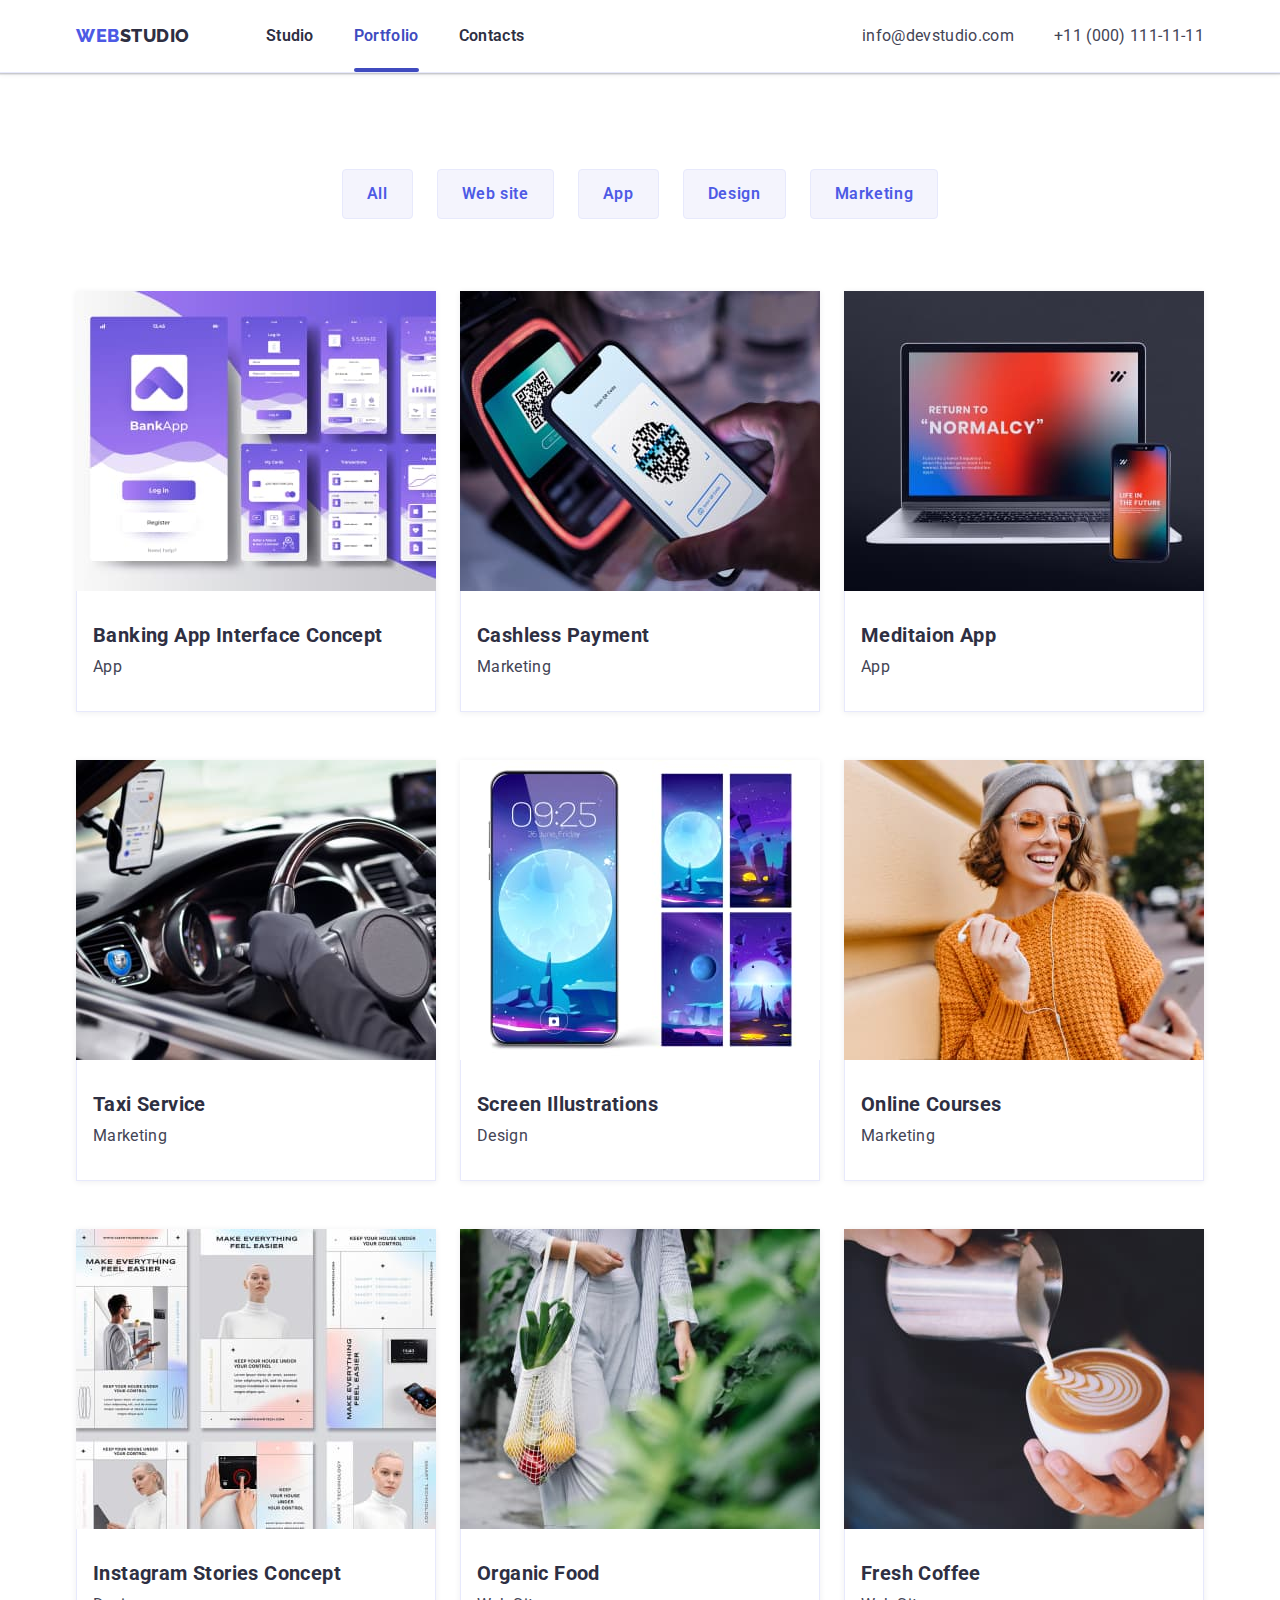
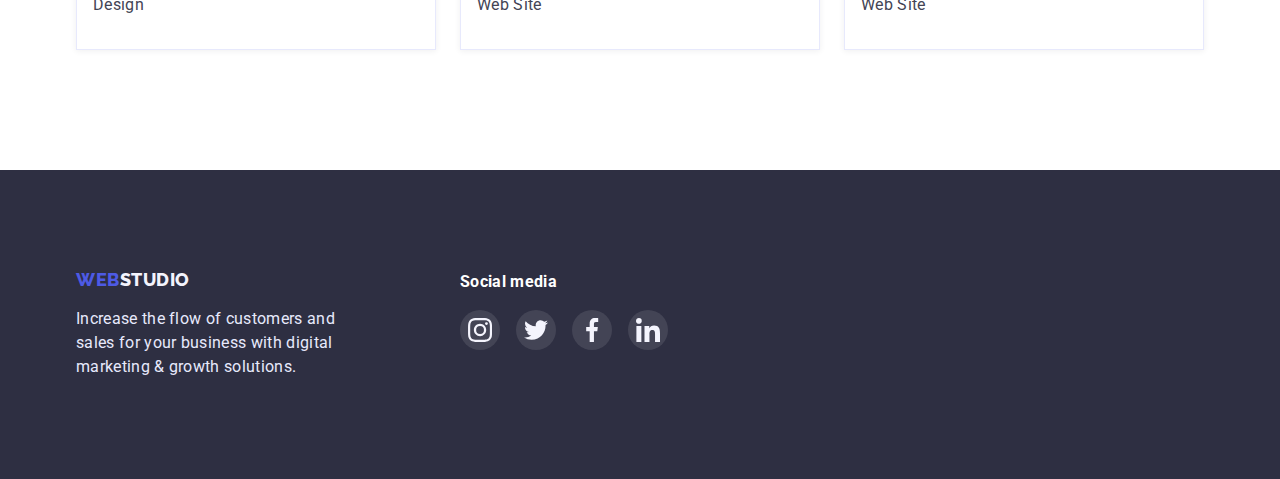
==== portfolio.html @ a098344a "goit-markup-hw-06" ====
<!DOCTYPE html>
<html lang="en">
  <head>
    <meta charset="UTF-8" />
    <meta http-equiv="X-UA-Compatible" content="IE=edge" />
    <meta name="viewport" content="width=device-width, initial-scale=1.0" />
    <title>WebStudio</title>
    <link rel="preconnect" href="https://fonts.googleapis.com" />
    <link rel="preconnect" href="https://fonts.gstatic.com" crossorigin />
    <link
      href="https://fonts.googleapis.com/css2?family=Raleway:wght@800&family=Roboto:wght@400;500;700;900&display=swap"
      rel="stylesheet"
    />
    <link
      rel="stylesheet"
      href="https://cdnjs.cloudflare.com/ajax/libs/modern-normalize/1.0.0/modern-normalize.min.css"
    />
    <link rel="stylesheet" href="./css/styles.css" />
  </head>
  <body>
    <header class="beginning">
      <div class="container">
        <nav class="navigation">
          <a class="logo link" href="./index.html"
            ><span class="box-logo">web</span>studio</a
          >
          <ul class="header list">
            <li class="header-item">
              <a class="header-link link" href="./index.html">Studio</a>
            </li>
            <li class="header-item">
              <a class="header-link link current" href="./portfolio.html"
                >Portfolio</a
              >
            </li>
            <li class="header-item">
              <a class="header-link link" href="">Contacts</a>
            </li>
          </ul>
        </nav>
        <ul class="contact list">
          <li class="contact-item">
            <a class="contact-link link" href="maito:info@devstudio.com"
              >info@devstudio.com</a
            >
          </li>
          <li class="contact-item">
            <a class="contact-link link" href="tel:+110001111111"
              >+11 (000) 111-11-11</a
            >
          </li>
        </ul>
      </div>
    </header>
    <main>
      <section class="portfolio">
        <div class="container">
          <h1 class="visually-hidden">Portfolio</h1>
          <ul class="portfolio-list list">
            <li class="portfolio-item">
              <button class="portfolio-btn btn" type="button">All</button>
            </li>
            <li class="portfolio-item">
              <button class="portfolio-btn" type="button">Web site</button>
            </li>
            <li class="portfolio-item">
              <button class="portfolio-btn" type="button">App</button>
            </li>
            <li class="portfolio-item">
              <button class="portfolio-btn" type="button">Design</button>
            </li>
            <li class="portfolio-item">
              <button class="portfolio-btn" type="button">Marketing</button>
            </li>
          </ul>
          <ul class="about-list list">
            <li class="about-item">
              <a href="#" class="about-icon link"
                ><div class="about-icon-wrap">
                  <img
                    src="./images/bankapp.jpg"
                    alt="banking app design"
                    width="360"
                    height="300"
                  />
                  <p class="about-wrap">
                    14 Stylish and User-Friendly App Design Concepts · Task
                    Manager App · Calorie Tracker App · Exotic Fruit Ecommerce
                    App · Cloud Storage App
                  </p>
                </div>
                <div class="word">
                  <h2 class="about-pre-text">Banking App Interface Concept</h2>
                  <p class="about-text">App</p>
                </div>
              </a>
            </li>
            <li class="about-item">
              <a href="#" class="about-icon link">
                <div class="about-icon-wrap">
                  <img
                    src="./images/phone.jpg"
                    alt="scanning a QR code"
                    width="360"
                    height="300"
                  />
                  <p class="about-wrap">
                    14 Stylish and User-Friendly App Design Concepts · Task
                    Manager App · Calorie Tracker App · Exotic Fruit Ecommerce
                    App · Cloud Storage App
                  </p>
                </div>
                <div class="word">
                  <h2 class="about-pre-text">Cashless Payment</h2>
                  <p class="about-text">Marketing</p>
                </div>
              </a>
            </li>
            <li class="about-item">
              <a href="#" class="about-icon link">
                <div class="about-icon-wrap">
                  <img
                    src="./images/gadgets.jpg"
                    alt="website open on laptop and phone"
                    width="360"
                    height="300"
                  />
                  <p class="about-wrap">
                    14 Stylish and User-Friendly App Design Concepts · Task
                    Manager App · Calorie Tracker App · Exotic Fruit Ecommerce
                    App · Cloud Storage App
                  </p>
                </div>
                <div class="word">
                  <h2 class="about-pre-text">Meditaion App</h2>
                  <p class="about-text">App</p>
                </div>
              </a>
            </li>
            <li class="about-item link">
              <a href="#" class="about-icon link"
                ><div class="about-icon-wrap">
                  <img
                    src="./images/machine.jpg"
                    alt="driver's seat in the car"
                    width="360"
                    height="300"
                  />
                  <p class="about-wrap">
                    14 Stylish and User-Friendly App Design Concepts · Task
                    Manager App · Calorie Tracker App · Exotic Fruit Ecommerce
                    App · Cloud Storage App
                  </p>
                </div>
                <div class="word">
                  <h2 class="about-pre-text">Taxi Service</h2>
                  <p class="about-text">Marketing</p>
                </div>
              </a>
            </li>
            <li class="about-item">
              <a href="#" class="about-icon link"
                ><div class="about-icon-wrap">
                  <img
                    src="./images/wallpaper.jpg"
                    alt="phone wallpaper"
                    width="360"
                    height="300"
                  />
                  <p class="about-wrap">
                    14 Stylish and User-Friendly App Design Concepts · Task
                    Manager App · Calorie Tracker App · Exotic Fruit Ecommerce
                    App · Cloud Storage App
                  </p>
                </div>
                <div class="word">
                  <h2 class="about-pre-text">Screen Illustrations</h2>
                  <p class="about-text">Design</p>
                </div>
              </a>
            </li>
            <li class="about-item">
              <a href="#" class="about-icon link"
                ><div class="about-icon-wrap">
                  <img
                    src="./images/girl.jpg"
                    alt="happy girl in headphones"
                    width="360"
                    height="300"
                  />
                  <p class="about-wrap">
                    14 Stylish and User-Friendly App Design Concepts · Task
                    Manager App · Calorie Tracker App · Exotic Fruit Ecommerce
                    App · Cloud Storage App
                  </p>
                </div>
                <div class="word">
                  <h2 class="about-pre-text">Online Courses</h2>
                  <p class="about-text">Marketing</p>
                </div>
              </a>
            </li>
            <li class="about-item">
              <a href="#" class="about-icon link"
                ><div class="about-icon-wrap">
                  <img
                    src="./images/maket.jpg"
                    alt="instagram ad layout"
                    width="360"
                    height="300"
                  />
                  <p class="about-wrap link">
                    14 Stylish and User-Friendly App Design Concepts · Task
                    Manager App · Calorie Tracker App · Exotic Fruit Ecommerce
                    App · Cloud Storage App
                  </p>
                </div>
                <div class="word">
                  <h2 class="about-pre-text">Instagram Stories Concept</h2>
                  <p class="about-text">Design</p>
                </div>
              </a>
            </li>
            <li class="about-item">
              <a href="#" class="about-icon link"
                ><div class="about-icon-wrap">
                  <img
                    src="./images/avoska.jpg"
                    alt="grocery bag"
                    width="360"
                    height="300"
                  />
                  <p class="about-wrap link">
                    14 Stylish and User-Friendly App Design Concepts · Task
                    Manager App · Calorie Tracker App · Exotic Fruit Ecommerce
                    App · Cloud Storage App
                  </p>
                </div>
                <div class="word">
                  <h2 class="about-pre-text">Organic Food</h2>
                  <p class="about-text">Web Site</p>
                </div>
              </a>
            </li>
            <li class="about-item">
              <a href="#" class="about-icon link"
                ><div class="about-icon-wrap">
                  <img
                    src="./images/coffe.jpg"
                    alt="making coffee with milk"
                    width="360"
                    height="300"
                  />
                  <p class="about-wrap link">
                    14 Stylish and User-Friendly App Design Concepts · Task
                    Manager App · Calorie Tracker App · Exotic Fruit Ecommerce
                    App · Cloud Storage App
                  </p>
                </div>
                <div class="word">
                  <h2 class="about-pre-text">Fresh Coffee</h2>
                  <p class="about-text">Web Site</p>
                </div>
              </a>
            </li>
          </ul>
        </div>
      </section>
    </main>
    <footer class="ending">
      <div class="container">
        <div class="footer-text">
          <a class="log link" href="./index.html">
            <span class="box-log">web</span>studio</a
          >
          <p class="text">
            Increase the flow of customers and sales for your business with
            digital marketing & growth solutions.
          </p>
        </div>
        <div class="footer-social">
          <h2 class="social-text">Social media</h2>
          <ul class="social-media-list list">
            <li class="social-media-item">
              <a href="#" class="social-media-link link">
                <svg width="24" height="24">
                  <use href="./images/symbol-defs.svg#icon-instagram"></use>
                </svg>
              </a>
            </li>
            <li class="social-media-item">
              <a href="#" class="social-media-link link">
                <svg width="24" height="24">
                  <use href="./images/symbol-defs.svg#icon-twitter"></use>
                </svg>
              </a>
            </li>
            <li class="social-media-item">
              <a href="#" class="social-media-link link">
                <svg width="24" height="24">
                  <use href="./images/symbol-defs.svg#icon-facebook"></use>
                </svg>
              </a>
            </li>
            <li class="social-media-item">
              <a href="#" class="social-media-link link">
                <svg width="24" height="24">
                  <use href="./images/symbol-defs.svg#icon-linkedin"></use>
                </svg>
              </a>
            </li>
          </ul>
        </div>
      </div>
    </footer>
  </body>
</html>
---- css/styles.css ----
p,
h1,
h2,
h3 {
  margin: 0;
}

ul {
  margin: 0;
  padding-left: 0;
}

img {
  display: block;
}

:root {
  --brand-color: #2e2f42;
  --text-color: #ffffff;
  --caption-color: #434455;
  --font-size: 16px;
  --text: "Raleway", sans-serif;
  --size-text: 800;
  --transition: 250ms cubic-bezier(0.4, 0, 0.2, 1);
}

body {
  font-family: "Roboto", sans-serif;
  background: #ffffff;
  color: #2e2f42;
}

.container {
  width: 1158px;
  padding-left: 15px;
  padding-right: 15px;
  margin: 0 auto;
  /* outline: 2px solid tomato; */
}

.visually-hidden {
  position: absolute;
  width: 1px;
  height: 1px;
  margin: -1px;
  border: 0;
  padding: 0;
  white-space: nowrap;
  clip-path: inset(100%);
  clip: rect(0 0 0 0);
  overflow: hidden;
}

.link {
  text-decoration: none;
}

.list {
  list-style: none;
}

/* -----------header--------- */

.beginning {
  /* background: #ffffff; */
  padding-top: 24px;
  padding-bottom: 24px;
  border-bottom: 1px solid #e7e9fc;
  box-shadow: 0px 2px 1px rgba(46, 47, 66, 0.08),
    0px 1px 1px rgba(46, 47, 66, 0.16), 0px 1px 6px rgba(46, 47, 66, 0.08);
}

.navigation {
  display: flex;
  align-items: center;
}

.beginning > .container {
  display: flex;
  align-items: center;
}

.logo {
  font-family: var(--text);
  font-weight: var(--size-text);
  font-size: 18px;
  line-height: 1.33;
  letter-spacing: 0.03em;
  text-transform: uppercase;
  color: var(--brand-color);
  margin-right: 76px;
}

.box-logo {
  font-family: var(--text);
  font-weight: var(--size-text);
  font-size: 18px;
  line-height: 1.33;
  letter-spacing: 0.03em;
  text-transform: uppercase;
  color: #4d5ae5;
}

.header {
  display: flex;
  gap: 40px;
}
.header-link {
  font-weight: 600;
  font-size: var(--font-size);
  line-height: 1.5;
  letter-spacing: 0.02em;
  color: #2e2f42;
  transition-property: color;
  transition-duration: 250ms;
  transition-timing-function: cubic-bezier(0.4, 0, 0.2, 1);
}
.header-item {
  position: relative;
}
.header-link.current {
  color: #404bbf;
}
.header-link.current::after {
  content: "";
  position: absolute;
  left: 0;
  bottom: -100%;
  width: 100%;
  height: 4px;
  border-radius: 2px;
  display: block;
  background-color: #404bbf;
}
.header-link:hover,
.header-link:focus {
  color: #404bbf;
}
.contact {
  display: flex;
  margin-left: auto;
}
.contact-link {
  font-size: var(--font-size);
  line-height: 1.5;
  letter-spacing: 0.02em;
  color: var(--caption-color);
  /* transition-property: color;
  transition-duration: 250ms;
  transition-timing-function: cubic-bezier(0.4, 0, 0.2, 1); */
  transition: color var(--transition);
}
.contact-link:hover,
.contact-link:focus {
  color: #404bbf;
}
.contact-item:not(:last-child) {
  margin-right: 40px;
}

/* ----------hero------------- */
.hero {
  background-color: var(--brand-color);
  padding-top: 188px;
  padding-bottom: 204px;
  background-image: linear-gradient(
      rgba(46, 47, 66, 0.7),
      rgba(46, 47, 66, 0.7)
    ),
    url(../images/hero.png);
  background-repeat: no-repeat;
  background-position: center;
  background-size: cover;
  max-width: 1440px;
  margin: 0 auto;
}

.hero-title {
  font-size: 56px;
  line-height: 1.07;
  text-align: center;
  color: var(--text-color);
  letter-spacing: 0.02em;
  margin-bottom: 48px;
  max-width: 496px;
  margin-right: auto;
  margin-left: auto;
}

.hero > .container {
  text-align: center;
}

.heto-btn {
  font-family: inherit;
  font-weight: 600;
  font-size: var(--font-size);
  line-height: 1.18;
  cursor: pointer;
  min-width: 169px;
  min-height: 56px;
  background: #4d5ae5;
  color: var(--text-color);
  border-radius: 4px;
  border: 1px solid #4d5ae5;
  padding: 16px 32px;
  box-shadow: 0px 4px 4px rgba(0, 0, 0, 0.15);
  transition: background var(--transition), border var(--transition),
    box-shadow var(--transition);
}

.heto-btn:hover,
.heto-btn:focus {
  background: #404bbf;
  border: 1px solid #404bbf;
  box-shadow: 0px 4px 4px rgba(0, 0, 0, 0.15);
}

/* -------------benefits------------- */
.benefits {
  padding-top: 120px;
  padding-bottom: 120px;
}
.feature-link {
  width: 264px;
  height: 112px;
  background: #f4f4fd;
  border-radius: 4px;
  display: flex;
  justify-content: center;
  align-items: center;
  margin-bottom: 8px;
}
.benefits-list {
  display: flex;
  gap: 24px;
}
.benefits-item {
  width: calc((100% - 72px) / 4);
}
.benefits-pre-text {
  font-size: 20px;
  line-height: 1.2;
  letter-spacing: 0.02em;
  margin-bottom: 8px;
}
.benefits-text {
  font-size: 16px;
  line-height: 1.5;
  letter-spacing: 0.02em;
  color: var(--caption-color);
}

/* ----------item------ */
.item {
  padding-bottom: 120px;
}

.item-text {
  font-size: 36px;
  line-height: 1.11;
  text-align: center;
  letter-spacing: 0.02em;
  margin-bottom: 72px;
}

.item-list {
  display: flex;
  gap: 24px;
}

.item-pic {
  width: calc((100% - 48px) / 3);
  border: 1px solid #e7e9fc;
}

/* ------------command--------- */
.command {
  background: #f4f4fd;
  padding-top: 120px;
  padding-bottom: 120px;
}

.command-caption {
  font-size: 36px;
  line-height: 1.11;
  text-align: center;
  letter-spacing: 0.02em;
  margin-bottom: 72px;
}

.comand-list {
  display: flex;
  gap: 24px;
}

.comand-item {
  width: calc((100%-72px) / 4);
  box-shadow: 0px 1px 6px rgba(46, 47, 66, 0.08),
    0px 1px 1px rgba(46, 47, 66, 0.16), 0px 2px 1px rgba(46, 47, 66, 0.08);
}

.command-pre-text {
  font-size: 20px;
  line-height: 1.2;
  text-align: center;
  letter-spacing: 0.02em;
}

.command-text {
  font-size: var(--font-size);
  line-height: 1.5;
  text-align: center;
  letter-spacing: 0.02em;
  color: var(--caption-color);
}

.text-list {
  border-radius: 0px 0px 4px 4px;
  background-color: #fff;
  width: 264px;
  padding: 32px 16px;
}
.command-icon {
  display: flex;
  gap: 24px;
  margin-top: 8px;
}
.command-icon-item {
  width: 40px;
  height: 40px;
}
.command-icon-link {
  width: 100%;
  height: 100%;
  display: flex;
  justify-content: center;
  align-items: center;
  background: #4d5ae5;
  border-radius: 50%;
  fill: #f4f4fd;
  transition: background var(--transition);
}
.command-icon-link:hover,
.command-icon-link:focus {
  background: #404bbf;
}
/* ----------customers------------- */
.section-container {
  padding-top: 130px;
  padding-bottom: 120px;
}
.customers {
  font-size: 36px;
  line-height: 1.11;
  text-align: center;
  letter-spacing: 0.02em;
  text-transform: capitalize;
  color: #2e2f42;
  margin-bottom: 72px;
}
.customers-list {
  display: flex;
  gap: 24px;
}
.customers-item {
  width: calc((100% - 120px) / 6);
  height: 88px;
}
.customers-link {
  width: 100%;
  height: 100%;
  display: flex;
  justify-content: center;
  align-items: center;
  border: 1px solid #8e8f99;
  fill: #8e8f99;
  border-radius: 4px;
  transition: border-color var(--transition), fill var(--transition);
}
.customers-link:hover,
.customers-link:focus {
  border-color: #404bbf;
}
.customers-link:hover,
.customers-link:focus .customers-icon {
  fill: #404bbf;
}

/* ---------footer ----------*/
.ending > .container {
  display: flex;
  gap: 120px;
}

/* .footer-social {
 max-width: 208px;
} */
.ending {
  background: #2e2f42;
  padding-top: 100px;
  padding-bottom: 100px;
}
.log {
  font-family: var(--text);
  font-weight: var(--size-text);
  font-size: 18px;
  line-height: 1.16;
  letter-spacing: 0.03em;
  text-transform: uppercase;
  color: #f4f4fd;
}

.box-log {
  font-family: var(--text);
  font-weight: var(--size-text);
  font-size: 18px;
  line-height: 1.16;
  letter-spacing: 0.03em;
  text-transform: uppercase;
  color: #4d5ae5;
}

.text {
  font-size: var(--font-size);
  line-height: 1.5;
  letter-spacing: 0.02em;
  color: #e7e9fc;
  margin-top: 16px;
  max-width: 264px;
}

.social-media-list {
  display: flex;
  gap: 16px;
  margin-top: 16px;
}
.social-media-item {
  width: 40px;
  height: 40px;
}
.social-media-link {
  width: 100%;
  height: 100%;
  display: flex;
  align-items: center;
  justify-content: center;
  border-radius: 50%;
  background-color: rgba(255, 255, 255, 0.1);
  fill: #f4f4fd;
  transition: background-color var(--transition);
}
.social-media-link:hover,
.social-media-link:focus {
  background-color: #31d0aa;
}
.social-text {
  font-size: 16px;
  line-height: 1.5;
  letter-spacing: 0.02em;
  color: #ffffff;
}
.subscribe-wrap {
  display: flex;
  justify-content: center;
  gap: 24px;
}
.subscribe-text {
  font-family: "Roboto", sans-serif;
  font-style: normal;
  font-weight: 500;
  font-size: 16px;
  line-height: 1.5;
  letter-spacing: 0.02em;
  color: #ffffff;
  margin-bottom: 16px;
}
.subscribe-input {
  width: 264px;
  height: 40px;
  border: 1px solid rgba(255, 255, 255, 0.3);
  background-color: transparent;
  outline: none;
  border-radius: 4px;
  padding-top: 8px;
  padding-bottom: 8px;
  padding-left: 16px;
  color: #ffffff99;
}
.subscribe-input::placeholder {
  font-family: "Roboto", sans-serif;
  font-weight: 400;
  font-size: 12px;
  line-height: 2;
  letter-spacing: 0.04em;
  color: rgba(255, 255, 255, 0.6);
}

.subscribe-btn {
  padding: 8px 64px 8px 24px;
  font-family: "Roboto", sans-serif;
  font-style: normal;
  font-weight: 500;
  font-size: 16px;
  line-height: 1.5;
  letter-spacing: 0.04em;
  color: #ffffff;
  background: #4d5ae5;
  border: 1px solid #4d5ae5;
  border-radius: 4px;
  cursor: pointer;
}
.subscribe-btn-icon {
  position: relative;
}
.subscribe-btn::after {
  content: "";
  width: 24px;
  height: 20px;
  background-image: url(../images/btn-email.svg);
  position: absolute;
  top: 50%;
  right: 24px;
  transform: translateY(-50%);
}
/* --------portfolio------- */
.portfolio {
  padding-top: 96px;
  padding-bottom: 120px;
}

.portfolio-list {
  margin-bottom: 72px;
  display: flex;
  justify-content: center;
  gap: 24px;
}
.portfolio-btn {
  font-family: inherit;
  font-weight: 600;
  font-size: var(--font-size);
  line-height: 1.5;
  text-align: center;
  letter-spacing: 0.04em;
  background: #f4f4fd;
  color: #4d5ae5;
  cursor: pointer;
  min-height: 48px;
  border: 1px solid #e7e9fc;
  border-radius: 4px;
  padding: 12px 24px;
  transition: background var(--transition), color var(--transition),
    border var(--transition), box-shadow var(--transition);
}

.portfolio-btn:hover,
.portfolio-btn:focus {
  background: #404bbf;
  color: #ffffff;
  border: 1px solid #404bbf;
  box-shadow: 0px 3px 1px rgba(0, 0, 0, 0.1), 0px 2px 1px rgba(0, 0, 0, 0.08),
    0px 2px 2px rgba(0, 0, 0, 0.12);
}
/* --------about------ */
.about-list {
  display: flex;
  flex-wrap: wrap;
  row-gap: 48px;
  column-gap: 24px;
}

.about-item {
  background: #ffffff;
  width: calc((100% - 48px) / 3);
  box-shadow: 0px 1px 6px rgba(46, 47, 66, 0.08);
  transition: box-shadow var(--transition);
}

.about-item:hover,
.about-item:focus {
  box-shadow: 0px 1px 6px rgba(46, 47, 66, 0.08),
    0px 1px 1px rgba(46, 47, 66, 0.16), 0px 2px 1px rgba(46, 47, 66, 0.08);
  /* cursor: pointer; */
}
.about-pre-text {
  color: #2e2f42;
  font-size: 20px;
  line-height: 1.2;
  letter-spacing: 0.02em;
  margin-bottom: 8px;
}

.about-text {
  font-size: var(--font-size);
  line-height: 1.5;
  letter-spacing: 0.02em;
  color: var(--caption-color);
}
.word {
  border: 1px solid #e7e9fc;
  border-top: none;
  padding: 32px 16px;
}
.about-icon {
  display: block;
}
.about-icon-wrap {
  position: relative;
  overflow: hidden;
}
.about-wrap {
  font-size: 16px;
  line-height: 1.5;
  letter-spacing: 0.02em;
  color: #f4f4fd;
  background: #4d5ae5;
  padding: 40px 32px 164px 32px;

  position: absolute;
  top: 0;
  left: 0;
  width: 100%;
  height: 100%;

  /* opacity: 0; */
  overflow: auto;
  transform: translateY(100%);
  transition: transform var(--transition);
}
.about-icon:hover .about-wrap,
.about-icon:focus .about-wrap {
  /* opacity: 1; */
  transform: translateY(0);
}
/* -----------modal----------- */
.backdrop {
  position: fixed;
  top: 0;
  left: 0;
  width: 100%;
  height: 100%;
  background: rgba(46, 47, 66, 0.4);
  transition: opacity var(--transition), pointer-events var(--transition),
    visibility var(--transition);
}
.backdrop.is-hidden {
  opacity: 0;
  pointer-events: none;
  visibility: hidden;
}
.modal {
  width: 408px;
  min-height: 584px;
  background: #fcfcfc;
  box-shadow: 0px 1px 1px rgba(0, 0, 0, 0.14), 0px 1px 3px rgba(0, 0, 0, 0.12),
    0px 2px 1px rgba(0, 0, 0, 0.2);
  border-radius: 4px;

  position: absolute;
  top: 50%;
  left: 50%;
  transform: translate(-50%, -50%) scale(1);
  transition: transform var(--transition);
  padding: 24px;
}
.backdrop.is-hidden .modal {
  transform: translate(-50%, -50%) scale(1.5);
}
.backdrop-btn {
  background: #e7e9fc;
  border: 1px solid rgba(0, 0, 0, 0.1);
  width: 24px;
  height: 24px;
  display: inline-block;
  box-sizing: border-box;
  border-radius: 50%;
  display: block;
  margin-left: auto;
  transition: background var(--transition), border-radius var(--transition),
    fill var(--transition);
  margin-bottom: 24px;
}
.backdrop-btn:hover,
.backdrop-btn:focus {
  background: #404bbf;
  border-radius: 50%;
  fill: #ffffff;
}
/* --------------modal-------------- */
.modal-text {
  font-family: "Roboto", sans-serif;
  font-weight: 500;
  font-size: 16px;
  line-height: 1.5;
  text-align: center;
  letter-spacing: 0.02em;
  color: #2e2f42;
  margin-bottom: 14px;
}

.modal-field + .modal-field {
  margin-top: 15px;
}
.user-text {
  font-family: "Roboto", sans-serif;
  font-style: normal;
  font-weight: 400;
  font-size: 12px;
  line-height: 1.33;
  letter-spacing: 0.04em;
  color: #8e8f99;
  margin-bottom: 4px;
}
.modal-img {
  position: relative;
}
.modal-input {
  width: 100%;
  height: 40px;
  background-color: transparent;
  outline: none;
  border: 1px solid rgba(33, 33, 33, 0.2);
  border-radius: 4px;
  padding: 11px 38px;
  transition: border var(--transition), border-radius var(--transition),
    fill var(--transition);
}
.modal-input:focus {
  border: 1px solid #4d5ae5;
  border-radius: 4px;
}
.modal-input:focus + .input-img {
  fill: #4d5ae5;
}
.input-img {
  position: absolute;
  left: 19px;
  top: 50%;
  transform: translateY(-50%);
}
.modal-content {
  padding: 8px 16px;
  width: 100%;
  height: 120px;
  border: 1px solid rgba(33, 33, 33, 0.2);
  border-radius: 4px;
  background-color: transparent;
  outline: none;
  resize: none;
}
.modal-content::placeholder {
  color: rgba(117, 117, 117, 0.5);
}
.input-btn {
  min-width: 169px;
  min-height: 56px;
  background: #4d5ae5;
  box-shadow: 0px 4px 4px rgba(0, 0, 0, 0.15);
  border-radius: 4px;
  border: 1px solid #4d5ae5;
  cursor: pointer;

  font-family: "Roboto", sans-serif;
  font-style: normal;
  font-weight: 500;
  font-size: 16px;
  line-height: 1.5;
  letter-spacing: 0.04em;
  color: #ffffff;
}
.input-btn-wrap {
  display: flex;
  align-items: center;
  justify-content: center;
}
.privacy-wrap {
  margin-top: 16px;
  margin-bottom: 24px;
}
.privacy-text {
  font-family: "Roboto", sans-serif;
  font-style: normal;
  font-weight: 400;
  font-size: 12px;
  line-height: 1.33;
  letter-spacing: 0.04em;
  color: #757575;
  display: flex;
  align-items: center;
}
.privacy-text .check-icon {
  width: 16px;
  height: 16px;
  border: 1px solid #2e2f42;
  border-radius: 2px;
  display: flex;
  align-items: center;
  justify-content: center;
  fill: transparent;
  margin-right: 8px;
  transition: background-color var(--transition), border var(--transition),
    fill var(--transition), border-radius var(--transition);
}
.privacy-input:checked + .privacy-text .check-icon {
  background-color: #404bbf;
  border: 1.25px solid #404bbf;
  border-radius: 2px;
  fill: #f4f4fd;
}
.privacy-link {
  color: #4d5ae5;
  display: block;
}
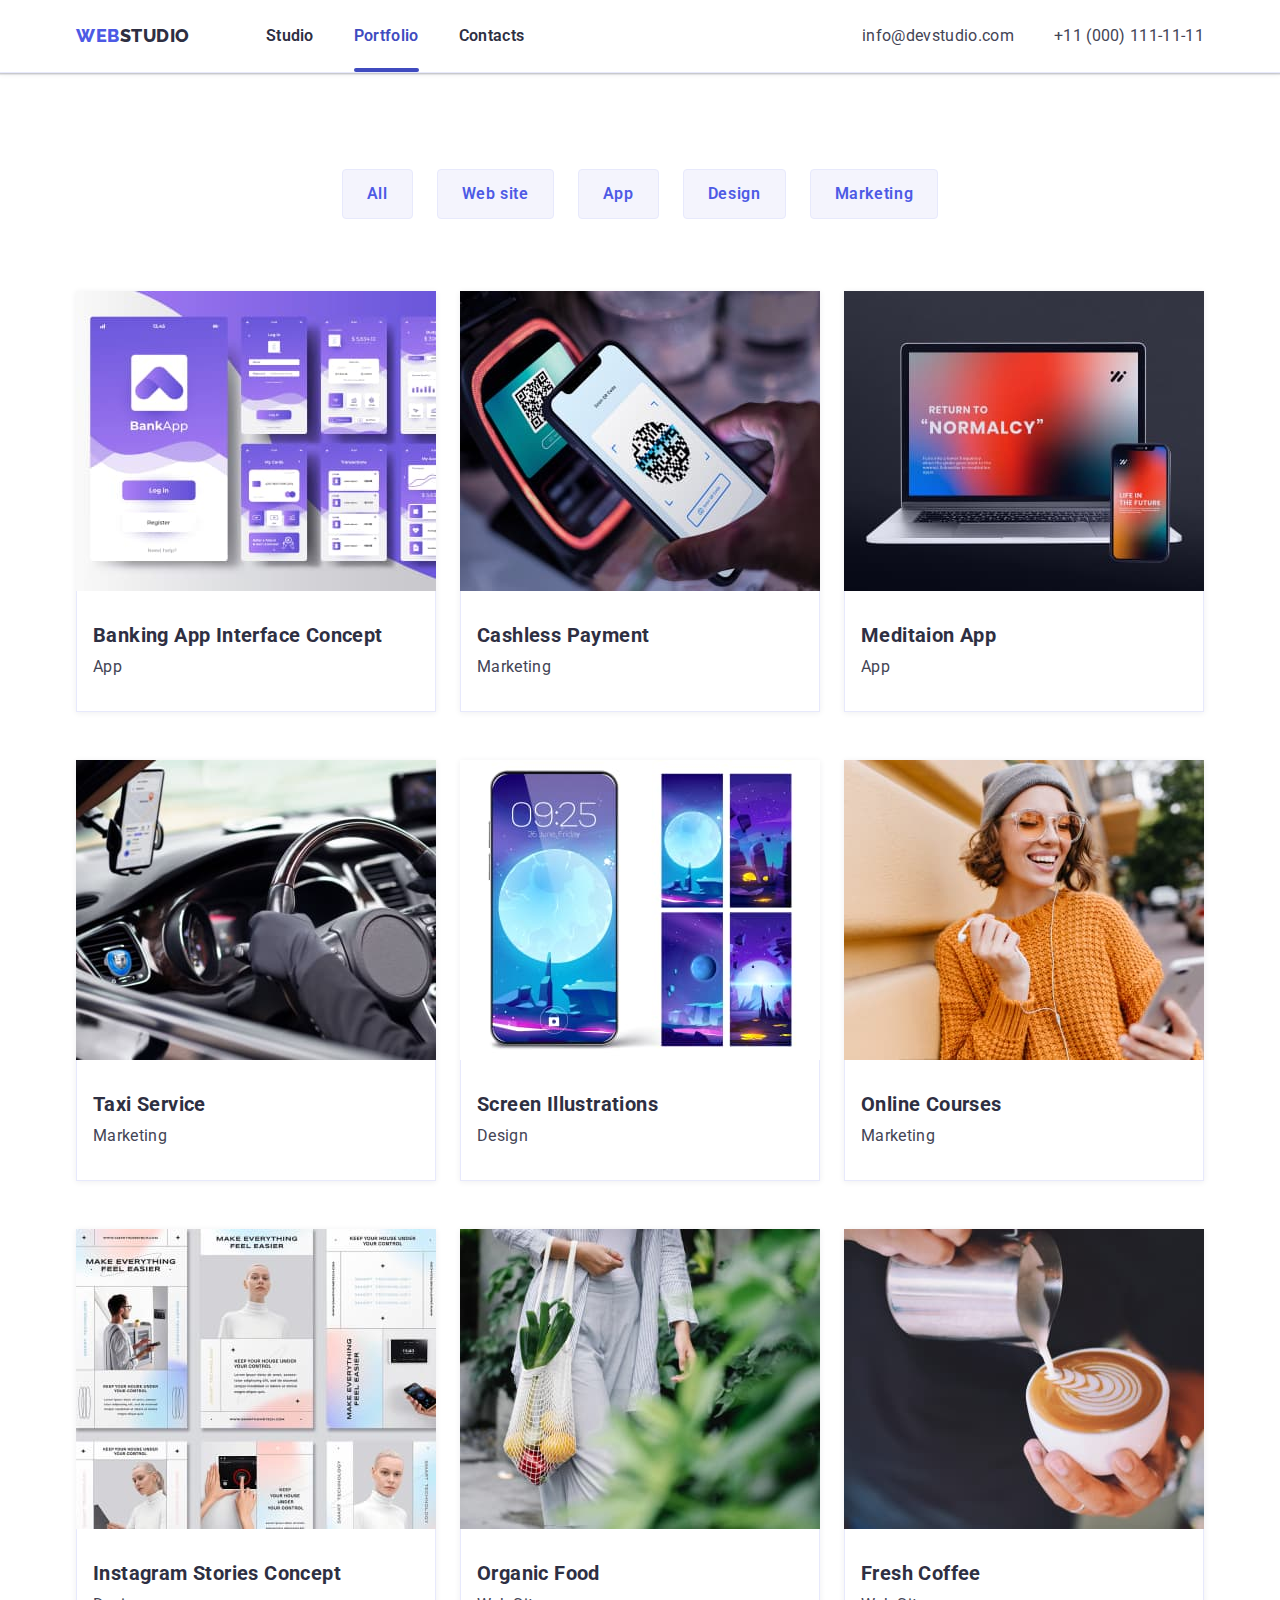
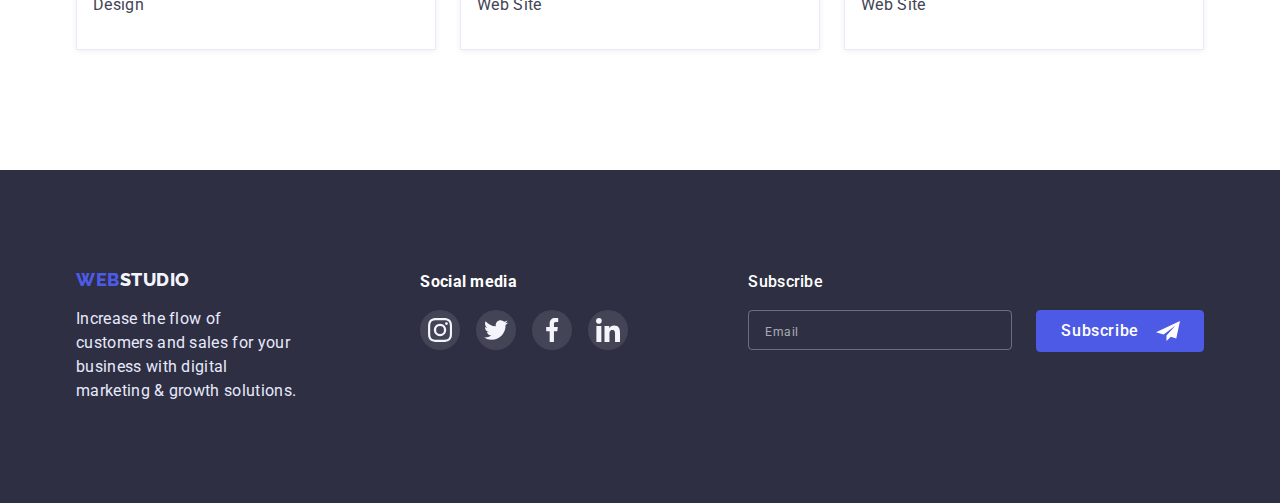
==== commit 865f3073: "доопрацювання" ====
--- a/portfolio.html
+++ b/portfolio.html
@@ -311,6 +311,20 @@
             </li>
           </ul>
         </div>
+        <div class="subscribe-footer">
+          <p class="subscribe-text">Subscribe</p>
+          <div class="subscribe-wrap">
+            <input
+              class="subscribe-input"
+              name="user-email"
+              type="email"
+              placeholder="Email"
+            />
+            <div class="subscribe-btn-icon">
+              <button class="subscribe-btn" type="submit">Subscribe</button>
+            </div>
+          </div>
+        </div>
       </div>
     </footer>
   </body>
--- a/css/styles.css
+++ b/css/styles.css
@@ -474,6 +474,7 @@
   letter-spacing: 0.02em;
   color: #ffffff;
   margin-bottom: 16px;
+  display: block;
 }
 .subscribe-input {
   width: 264px;
@@ -722,8 +723,7 @@
   border: 1px solid rgba(33, 33, 33, 0.2);
   border-radius: 4px;
   padding: 11px 38px;
-  transition: border var(--transition), border-radius var(--transition),
-    fill var(--transition);
+  transition: border var(--transition), border-radius var(--transition);
 }
 .modal-input:focus {
   border: 1px solid #4d5ae5;
@@ -737,6 +737,7 @@
   left: 19px;
   top: 50%;
   transform: translateY(-50%);
+  transition: fill var(--transition);
 }
 .modal-content {
   padding: 8px 16px;
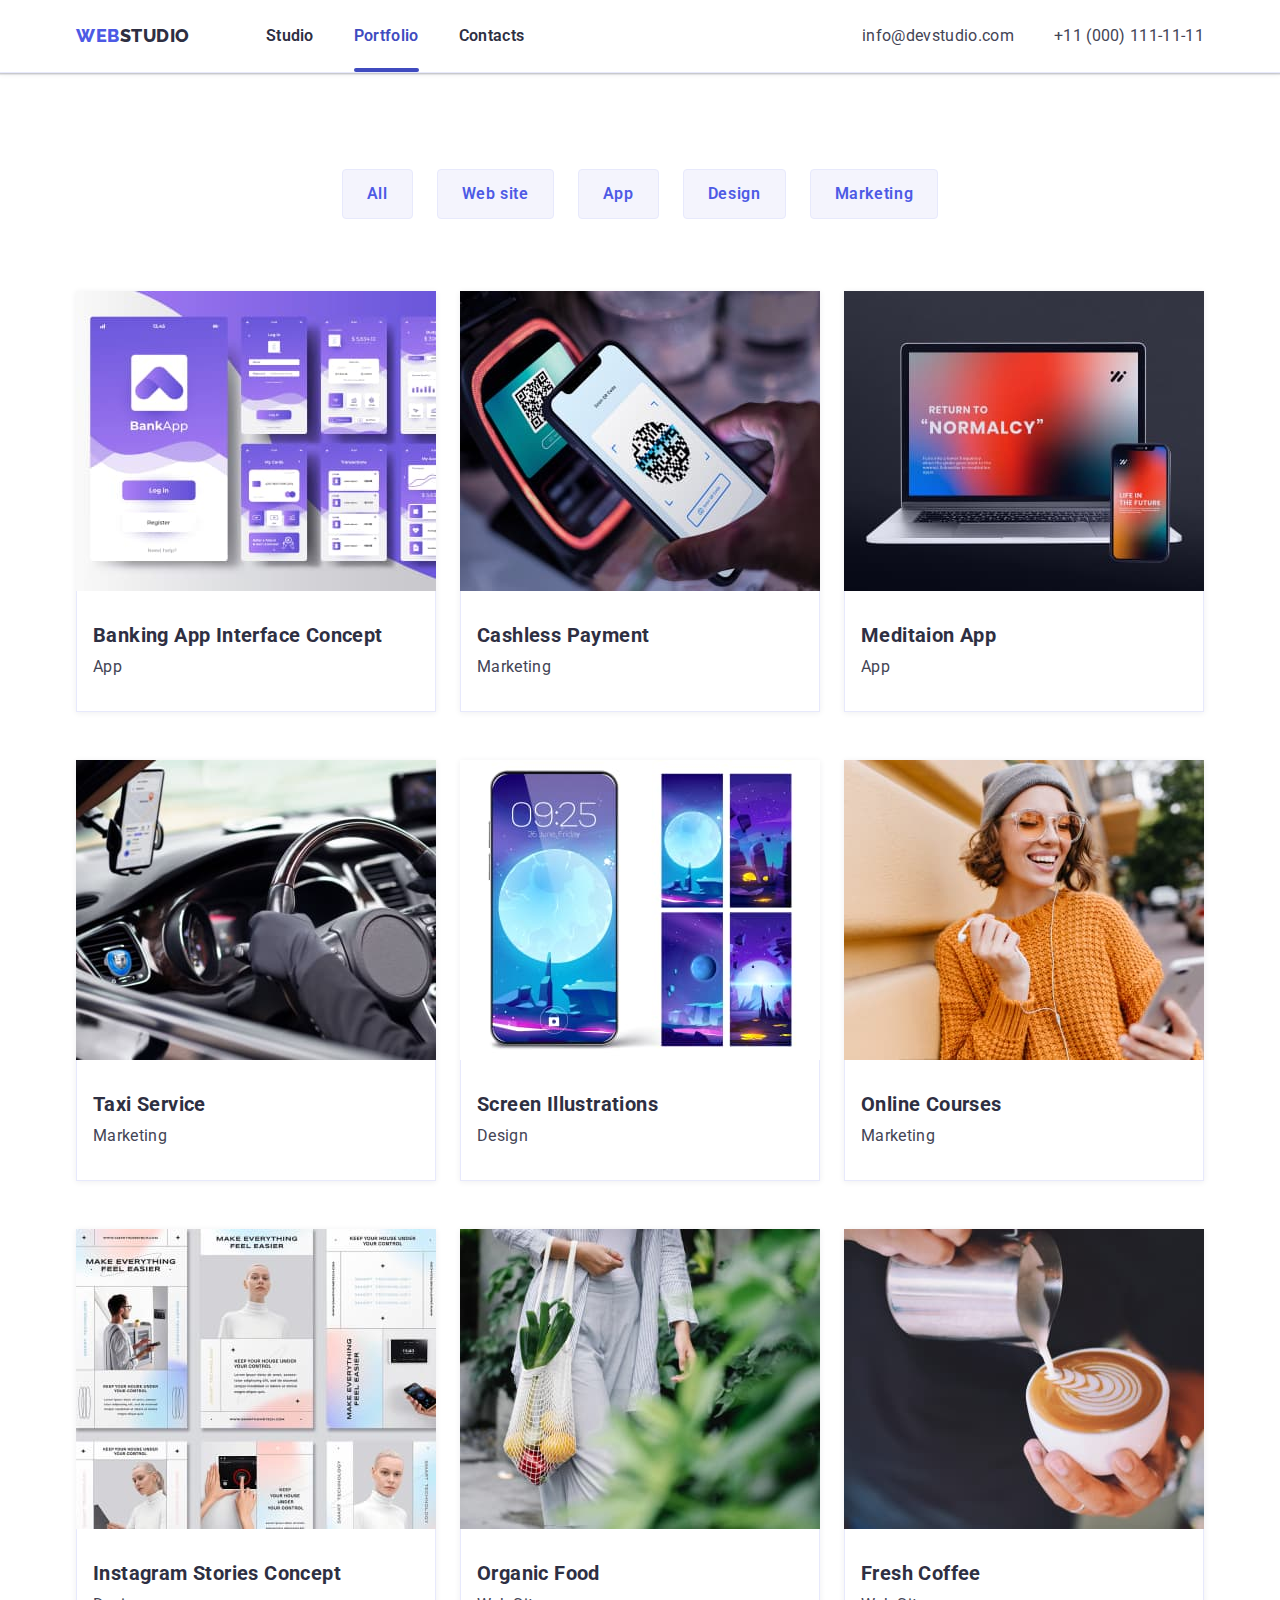
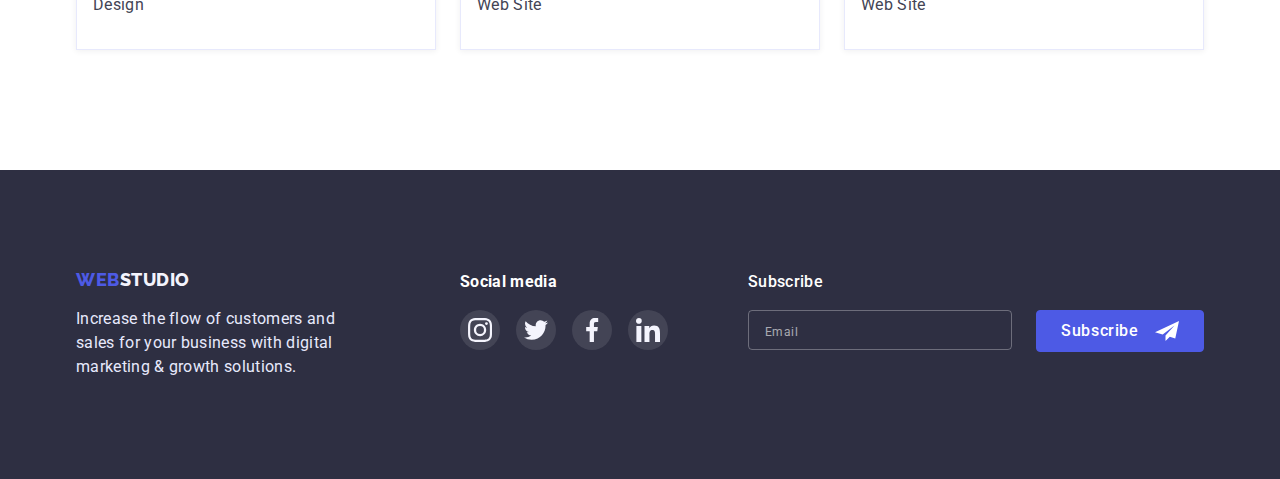
==== commit fdc70938: "виправлення" ====
--- a/portfolio.html
+++ b/portfolio.html
@@ -311,20 +311,19 @@
             </li>
           </ul>
         </div>
-        <div class="subscribe-footer">
-          <p class="subscribe-text">Subscribe</p>
+        <form class="subscribe-footer">
+          <label for="email" class="subscribe-text">Subscribe</label>
           <div class="subscribe-wrap">
             <input
+              id="email"
               class="subscribe-input"
               name="user-email"
               type="email"
               placeholder="Email"
             />
-            <div class="subscribe-btn-icon">
-              <button class="subscribe-btn" type="submit">Subscribe</button>
-            </div>
+            <button class="subscribe-btn" type="submit">Subscribe</button>
           </div>
-        </div>
+        </form>
       </div>
     </footer>
   </body>
--- a/css/styles.css
+++ b/css/styles.css
@@ -390,12 +390,13 @@
 /* ---------footer ----------*/
 .ending > .container {
   display: flex;
-  gap: 120px;
-}
-
-/* .footer-social {
- max-width: 208px;
-} */
+}
+.footer-text {
+  margin-right: 120px;
+}
+.footer-social {
+  margin-right: 80px;
+}
 .ending {
   background: #2e2f42;
   padding-top: 100px;
@@ -486,7 +487,7 @@
   padding-top: 8px;
   padding-bottom: 8px;
   padding-left: 16px;
-  color: #ffffff99;
+  color: #FFFFFF;
 }
 .subscribe-input::placeholder {
   font-family: "Roboto", sans-serif;
@@ -509,9 +510,7 @@
   background: #4d5ae5;
   border: 1px solid #4d5ae5;
   border-radius: 4px;
-  cursor: pointer;
-}
-.subscribe-btn-icon {
+  cursor: pointer;  
   position: relative;
 }
 .subscribe-btn::after {
@@ -672,7 +671,6 @@
   border: 1px solid rgba(0, 0, 0, 0.1);
   width: 24px;
   height: 24px;
-  display: inline-block;
   box-sizing: border-box;
   border-radius: 50%;
   display: block;
@@ -680,6 +678,7 @@
   transition: background var(--transition), border-radius var(--transition),
     fill var(--transition);
   margin-bottom: 24px;
+  cursor: pointer;
 }
 .backdrop-btn:hover,
 .backdrop-btn:focus {
@@ -700,7 +699,7 @@
 }
 
 .modal-field + .modal-field {
-  margin-top: 15px;
+  margin-top: 8px;
 }
 .user-text {
   font-family: "Roboto", sans-serif;
@@ -711,6 +710,7 @@
   letter-spacing: 0.04em;
   color: #8e8f99;
   margin-bottom: 4px;
+  display: block;
 }
 .modal-img {
   position: relative;
